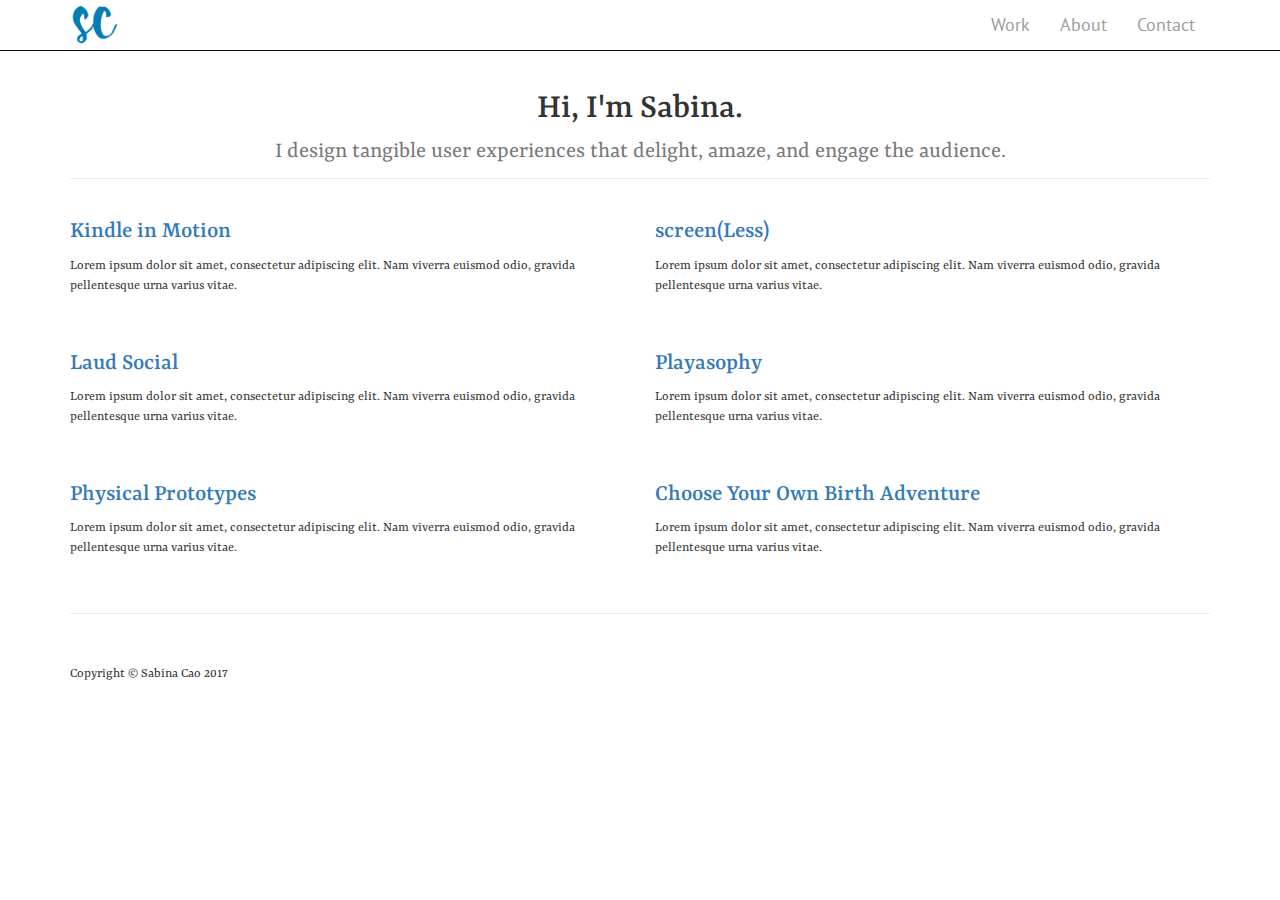
==== index.html @ 061d4a7d "Adding new portfolio template." ====
<!DOCTYPE html>
<html lang="en">

<head>

    <meta charset="utf-8">
    <meta http-equiv="X-UA-Compatible" content="IE=edge">
    <meta name="viewport" content="width=device-width, initial-scale=1">
    <meta name="description" content="">
    <meta name="author" content="">

    <title>Sabina Cao</title>

    <!-- Bootstrap Core CSS -->
    <link href="css/bootstrap.min.css" rel="stylesheet">

    <!-- Custom CSS -->
    <link href="css/site.css" rel="stylesheet">
    <!--Google font: PT Sans -->
    <link href="https://fonts.googleapis.com/css?family=PT+Sans" rel="stylesheet">
    <!--Google font: PT Sans -->
    <link href="https://fonts.googleapis.com/css?family=Yrsa" rel="stylesheet">

    <!-- HTML5 Shim and Respond.js IE8 support of HTML5 elements and media queries -->
    <!-- WARNING: Respond.js doesn't work if you view the page via file:// -->
    <!--[if lt IE 9]>
        <script src="https://oss.maxcdn.com/libs/html5shiv/3.7.0/html5shiv.js"></script>
        <script src="https://oss.maxcdn.com/libs/respond.js/1.4.2/respond.min.js"></script>
    <![endif]-->

</head>

<body>

    <!-- Navigation -->
    <nav class="navbar navbar-inverse navbar-fixed-top" role="navigation">
        <div class="container">
            <!-- Brand and toggle get grouped for better mobile display -->
            <div class="navbar-header">
                <button type="button" class="navbar-toggle" data-toggle="collapse" data-target="#bs-example-navbar-collapse-1">
                    <span class="sr-only">Toggle navigation</span>
                    <span class="icon-bar"></span>
                    <span class="icon-bar"></span>
                    <span class="icon-bar"></span>
                </button>
                <a class="navbar-brand" href="index.html"><img src="images/SC_blue.png" width="50px" ></a>
            </div>
            <!-- Collect the nav links, forms, and other content for toggling -->
            <div class="collapse navbar-collapse" id="bs-example-navbar-collapse-1">
                <ul class="nav navbar-nav">
                    <li>
                        <a href="index.html">Work</a>
                    </li>
                    <li>
                        <a href="about.html">About</a>
                    </li>
                    <li>
                        <a href="#">Contact</a>
                    </li>
                </ul>
            </div>
            <!-- /.navbar-collapse -->
        </div>
        <!-- /.container -->
    </nav>

    <!-- Page Content -->
    <div class="container">

        <!-- Page Header -->
        <div class="row">
            <div class="col-lg-12">
                <h1 class="page-header">Hi, I'm Sabina.<br>
                    <small>I design tangible user experiences that delight, amaze, and engage the audience.</small>
                </h1>
            </div>
        </div>
        <!-- /.row -->

        <!-- Projects Row -->
        <div class="row">
            <div class="col-md-6 portfolio-item">
                <a href="kindle_in_motion.html">
                    <img class="img-responsive" src="http://placehold.it/700x400" alt="">
                </a>
                <h3>
                    <a href="kindle_in_motion.html">Kindle in Motion</a>
                </h3>
                <p>Lorem ipsum dolor sit amet, consectetur adipiscing elit. Nam viverra euismod odio, gravida pellentesque urna varius vitae.</p>
            </div>
            <div class="col-md-6 portfolio-item">
                <a href="screenless.html">
                    <img class="img-responsive" src="http://placehold.it/700x400" alt="">
                </a>
                <h3>
                    <a href="screenless.html">screen(Less)</a>
                </h3>
                <p>Lorem ipsum dolor sit amet, consectetur adipiscing elit. Nam viverra euismod odio, gravida pellentesque urna varius vitae.</p>
            </div>
        </div>
        <!-- /.row -->

        <!-- Projects Row -->
        <div class="row">
            <div class="col-md-6 portfolio-item">
                <a href="laud_social.html">
                    <img class="img-responsive" src="http://placehold.it/700x400" alt="">
                </a>
                <h3>
                    <a href="laud_social.html">Laud Social</a>
                </h3>
                <p>Lorem ipsum dolor sit amet, consectetur adipiscing elit. Nam viverra euismod odio, gravida pellentesque urna varius vitae.</p>
            </div>
            <div class="col-md-6 portfolio-item">
                <a href="playasophy.html">
                    <img class="img-responsive" src="http://placehold.it/700x400" alt="">
                </a>
                <h3>
                    <a href="playasophy.html">Playasophy</a>
                </h3>
                <p>Lorem ipsum dolor sit amet, consectetur adipiscing elit. Nam viverra euismod odio, gravida pellentesque urna varius vitae.</p>
            </div>
        </div>
        <!-- /.row -->

        <!-- Projects Row -->
        <div class="row">
            <div class="col-md-6 portfolio-item">
                <a href="#">
                    <img class="img-responsive" src="http://placehold.it/700x400" alt="">
                </a>
                <h3>
                    <a href="#">Physical Prototypes</a>
                </h3>
                <p>Lorem ipsum dolor sit amet, consectetur adipiscing elit. Nam viverra euismod odio, gravida pellentesque urna varius vitae.</p>
            </div>
            <div class="col-md-6 portfolio-item">
                <a href="#">
                    <img class="img-responsive" src="http://placehold.it/700x400" alt="">
                </a>
                <h3>
                    <a href="#">Choose Your Own Birth Adventure</a>
                </h3>
                <p>Lorem ipsum dolor sit amet, consectetur adipiscing elit. Nam viverra euismod odio, gravida pellentesque urna varius vitae.</p>
            </div>
        </div>
        <!-- /.row -->

        <!-- Pagination -->
        <!-- <div class="row text-center">
            <div class="col-lg-12">
                <ul class="pagination">
                    <li>
                        <a href="#">&laquo;</a>
                    </li>
                    <li class="active">
                        <a href="#">1</a>
                    </li>
                    <li>
                        <a href="#">2</a>
                    </li>
                    <li>
                        <a href="#">3</a>
                    </li>
                    <li>
                        <a href="#">4</a>
                    </li>
                    <li>
                        <a href="#">5</a>
                    </li>
                    <li>
                        <a href="#">&raquo;</a>
                    </li>
                </ul>
            </div>
        </div> -->
        <!-- /.row -->

        <hr>

        <!-- Footer -->
        <footer>
            <div class="row">
                <div class="col-lg-12">
                    <p>Copyright &copy; Sabina Cao 2017</p>
                </div>
            </div>
            <!-- /.row -->
        </footer>

    </div>
    <!-- /.container -->

    <!-- jQuery -->
    <script src="js/jquery.js"></script>

    <!-- Bootstrap Core JavaScript -->
    <script src="js/bootstrap.min.js"></script>

</body>

</html>
---- css/site.css ----
/*!
 * Start Bootstrap - 2 Col Portfolio (http://startbootstrap.com/)
 * Copyright 2013-2016 Start Bootstrap
 * Licensed under MIT (https://github.com/BlackrockDigital/startbootstrap/blob/gh-pages/LICENSE)
 */

body {
    padding-top: 50px; /* Required padding for .navbar-fixed-top. Remove if using .navbar-static-top. Change if height of navigation changes. */
    font-family: "Yrsa", serif;
}

.portfolio-item {
    margin-bottom: 25px;
}

footer {
    margin: 50px 0;
}

.navbar-brand {
  padding: 2px 15px;
}

.page-header {
  text-align: center;
}
.navbar-inverse {
  background-color: #fff;
  border-color: #080808;
}
.navbar-nav {
  float: right;
  font-size: 18px;
  font-family: "PT Sans", sans-serif;
}

.navbar-inverse .navbar-nav .open .dropdown-menu > li > a:hover,
.navbar-inverse .navbar-nav .open .dropdown-menu > li > a:focus {
  color: #008080;
}
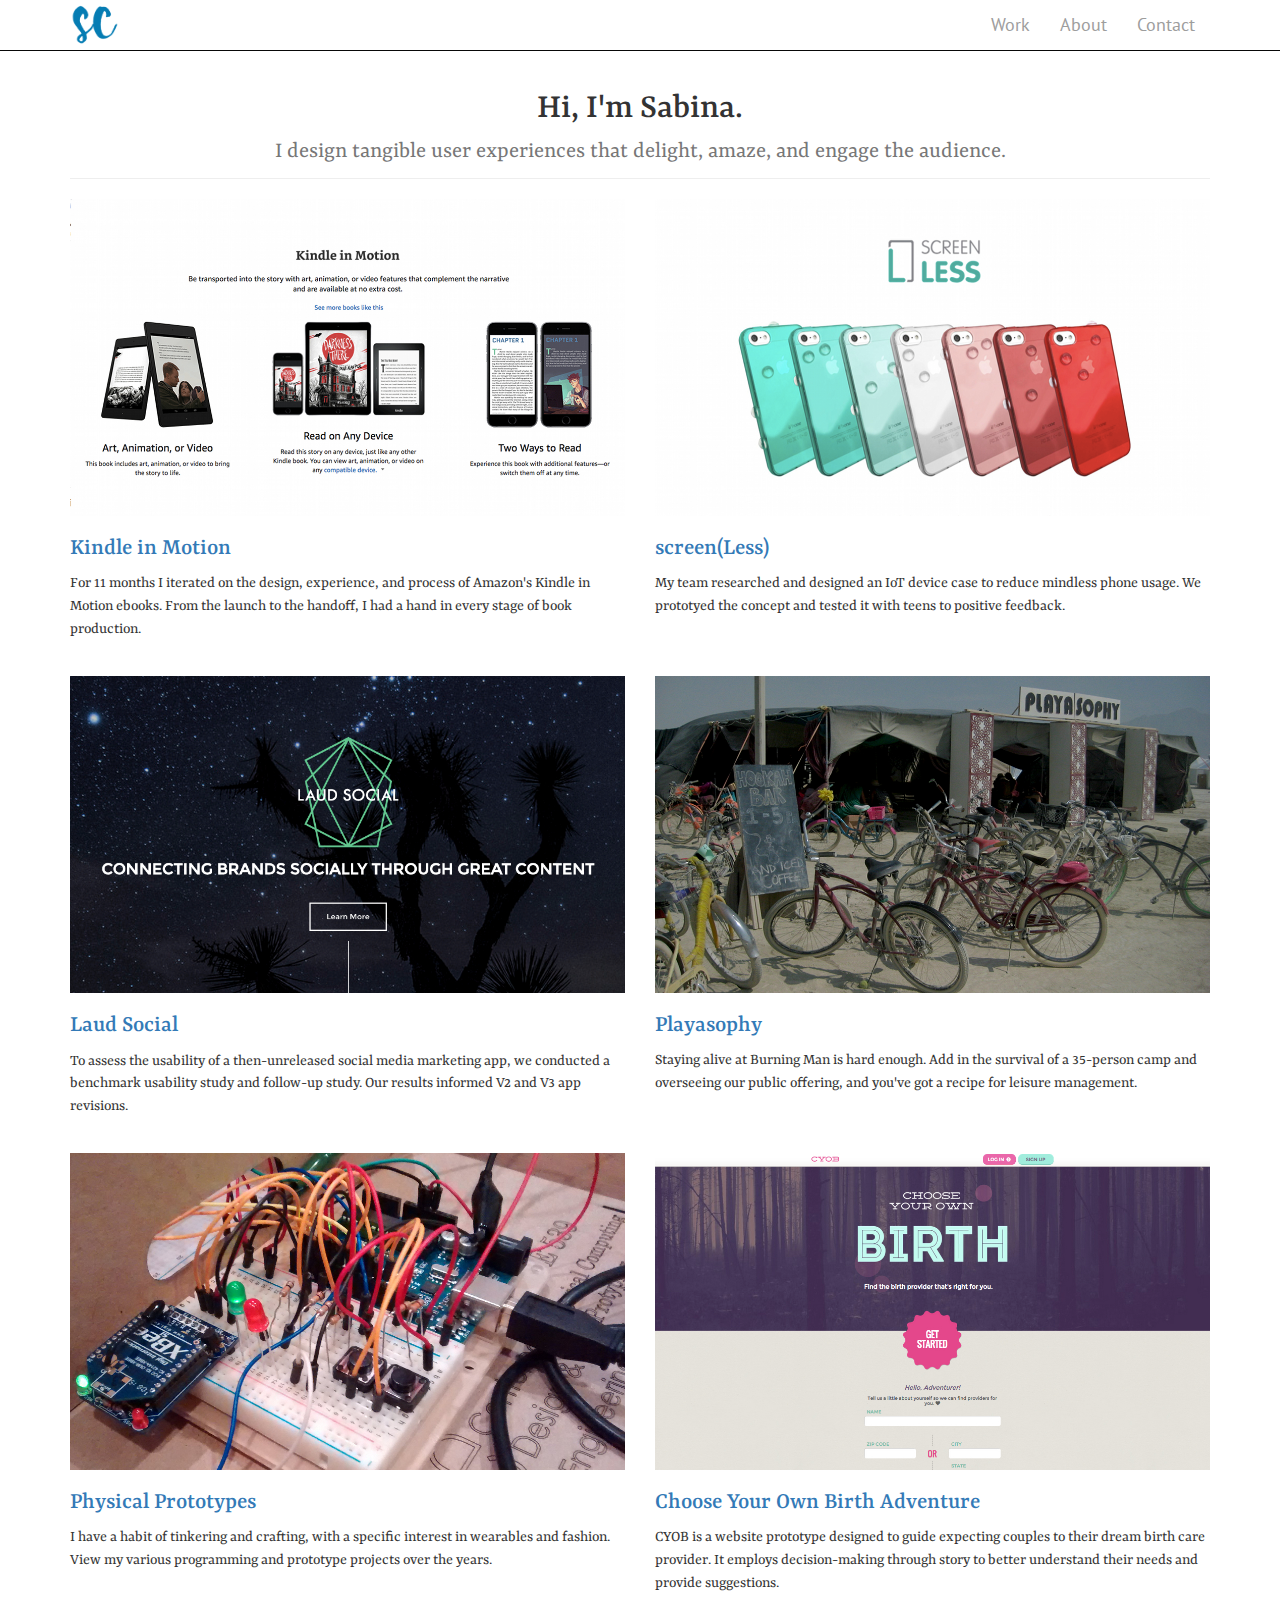
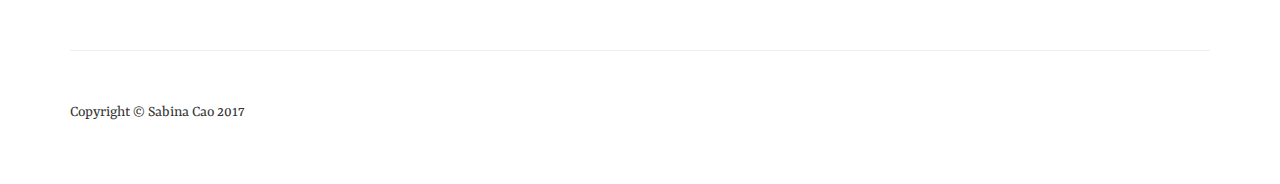
==== commit c39cbc76: "Major content and style update." ====
--- a/index.html
+++ b/index.html
@@ -81,21 +81,21 @@
         <div class="row">
             <div class="col-md-6 portfolio-item">
                 <a href="kindle_in_motion.html">
-                    <img class="img-responsive" src="http://placehold.it/700x400" alt="">
+                    <img class="img-responsive" src="images/kim_main.jpg" alt="">
                 </a>
                 <h3>
                     <a href="kindle_in_motion.html">Kindle in Motion</a>
                 </h3>
-                <p>Lorem ipsum dolor sit amet, consectetur adipiscing elit. Nam viverra euismod odio, gravida pellentesque urna varius vitae.</p>
+                <p>For 11 months I iterated on the design, experience, and process of Amazon's Kindle in Motion ebooks. From the launch to the handoff, I had a hand in every stage of book production.</p>
             </div>
             <div class="col-md-6 portfolio-item">
-                <a href="screenless.html">
-                    <img class="img-responsive" src="http://placehold.it/700x400" alt="">
+                  <a href="screenless.html">
+                    <img class="img-responsive" src="images/screenless_main.jpg" alt="">
                 </a>
                 <h3>
                     <a href="screenless.html">screen(Less)</a>
                 </h3>
-                <p>Lorem ipsum dolor sit amet, consectetur adipiscing elit. Nam viverra euismod odio, gravida pellentesque urna varius vitae.</p>
+                <p>My team researched and designed an IoT device case to reduce mindless phone usage. We prototyed the concept and tested it with teens to positive feedback.</p>
             </div>
         </div>
         <!-- /.row -->
@@ -104,21 +104,21 @@
         <div class="row">
             <div class="col-md-6 portfolio-item">
                 <a href="laud_social.html">
-                    <img class="img-responsive" src="http://placehold.it/700x400" alt="">
+                    <img class="img-responsive" src="images/laud-social_main.jpg" alt="">
                 </a>
                 <h3>
                     <a href="laud_social.html">Laud Social</a>
                 </h3>
-                <p>Lorem ipsum dolor sit amet, consectetur adipiscing elit. Nam viverra euismod odio, gravida pellentesque urna varius vitae.</p>
+                <p>To assess the usability of a then-unreleased social media marketing app, we conducted a benchmark usability study and follow-up study. Our results informed V2 and V3 app revisions.</p>
             </div>
             <div class="col-md-6 portfolio-item">
                 <a href="playasophy.html">
-                    <img class="img-responsive" src="http://placehold.it/700x400" alt="">
+                    <img class="img-responsive" src="images/playasophy_main.JPG" alt="">
                 </a>
                 <h3>
                     <a href="playasophy.html">Playasophy</a>
                 </h3>
-                <p>Lorem ipsum dolor sit amet, consectetur adipiscing elit. Nam viverra euismod odio, gravida pellentesque urna varius vitae.</p>
+                <p>Staying alive at Burning Man is hard enough. Add in the survival of a 35-person camp and overseeing our public offering, and you've got a recipe for leisure management.</p>
             </div>
         </div>
         <!-- /.row -->
@@ -127,53 +127,23 @@
         <div class="row">
             <div class="col-md-6 portfolio-item">
                 <a href="#">
-                    <img class="img-responsive" src="http://placehold.it/700x400" alt="">
+                    <img class="img-responsive" src="images/phys-prototyping_main.jpg" alt="">
                 </a>
                 <h3>
-                    <a href="#">Physical Prototypes</a>
+                    <a href="physical_prototypes.html">Physical Prototypes</a>
                 </h3>
-                <p>Lorem ipsum dolor sit amet, consectetur adipiscing elit. Nam viverra euismod odio, gravida pellentesque urna varius vitae.</p>
+                <p>I have a habit of tinkering and crafting, with a specific interest in wearables and fashion. View my various programming and prototype projects over the years.</p>
             </div>
             <div class="col-md-6 portfolio-item">
                 <a href="#">
-                    <img class="img-responsive" src="http://placehold.it/700x400" alt="">
+                    <img class="img-responsive" src="images/cyob_main.jpg" alt="">
                 </a>
                 <h3>
-                    <a href="#">Choose Your Own Birth Adventure</a>
+                    <a href="cyob.html">Choose Your Own Birth Adventure</a>
                 </h3>
-                <p>Lorem ipsum dolor sit amet, consectetur adipiscing elit. Nam viverra euismod odio, gravida pellentesque urna varius vitae.</p>
+                <p>CYOB is a website prototype designed to guide expecting couples to their dream birth care provider. It employs decision-making through story to better understand their needs and provide suggestions.</p>
             </div>
         </div>
-        <!-- /.row -->
-
-        <!-- Pagination -->
-        <!-- <div class="row text-center">
-            <div class="col-lg-12">
-                <ul class="pagination">
-                    <li>
-                        <a href="#">&laquo;</a>
-                    </li>
-                    <li class="active">
-                        <a href="#">1</a>
-                    </li>
-                    <li>
-                        <a href="#">2</a>
-                    </li>
-                    <li>
-                        <a href="#">3</a>
-                    </li>
-                    <li>
-                        <a href="#">4</a>
-                    </li>
-                    <li>
-                        <a href="#">5</a>
-                    </li>
-                    <li>
-                        <a href="#">&raquo;</a>
-                    </li>
-                </ul>
-            </div>
-        </div> -->
         <!-- /.row -->
 
         <hr>
--- a/css/site.css
+++ b/css/site.css
@@ -7,6 +7,7 @@
 body {
     padding-top: 50px; /* Required padding for .navbar-fixed-top. Remove if using .navbar-static-top. Change if height of navigation changes. */
     font-family: "Yrsa", serif;
+    font-size: 16px;
 }
 
 .portfolio-item {
@@ -34,7 +35,45 @@
   font-family: "PT Sans", sans-serif;
 }
 
-.navbar-inverse .navbar-nav .open .dropdown-menu > li > a:hover,
-.navbar-inverse .navbar-nav .open .dropdown-menu > li > a:focus {
+.navbar-inverse .navbar-nav > li > a:hover,
+.navbar-inverse .navbar-nav > li > a:focus{
   color: #008080;
 }
+
+.pagination {
+  font-size: 14px;
+}
+
+.navbar-inverse .navbar-toggle .icon-bar {
+  background-color: #008080;
+}
+
+.navbar-inverse .navbar-toggle {
+    border-color: #fff;
+}
+
+.navbar-inverse .navbar-toggle {
+    border-color: #fff;
+}
+
+.navbar-inverse .navbar-toggle:focus, .navbar-inverse .navbar-toggle:hover {
+    background-color: #fff;
+}
+
+.nav>li>a {
+    text-align: right;
+}
+
+h1 {
+  text-align: center;
+}
+
+h3.date {
+  text-align: center;
+}
+
+.about-text-wrap {
+  margin-left: 30px;
+  margin-bottom: 30px;
+  float: right;
+}
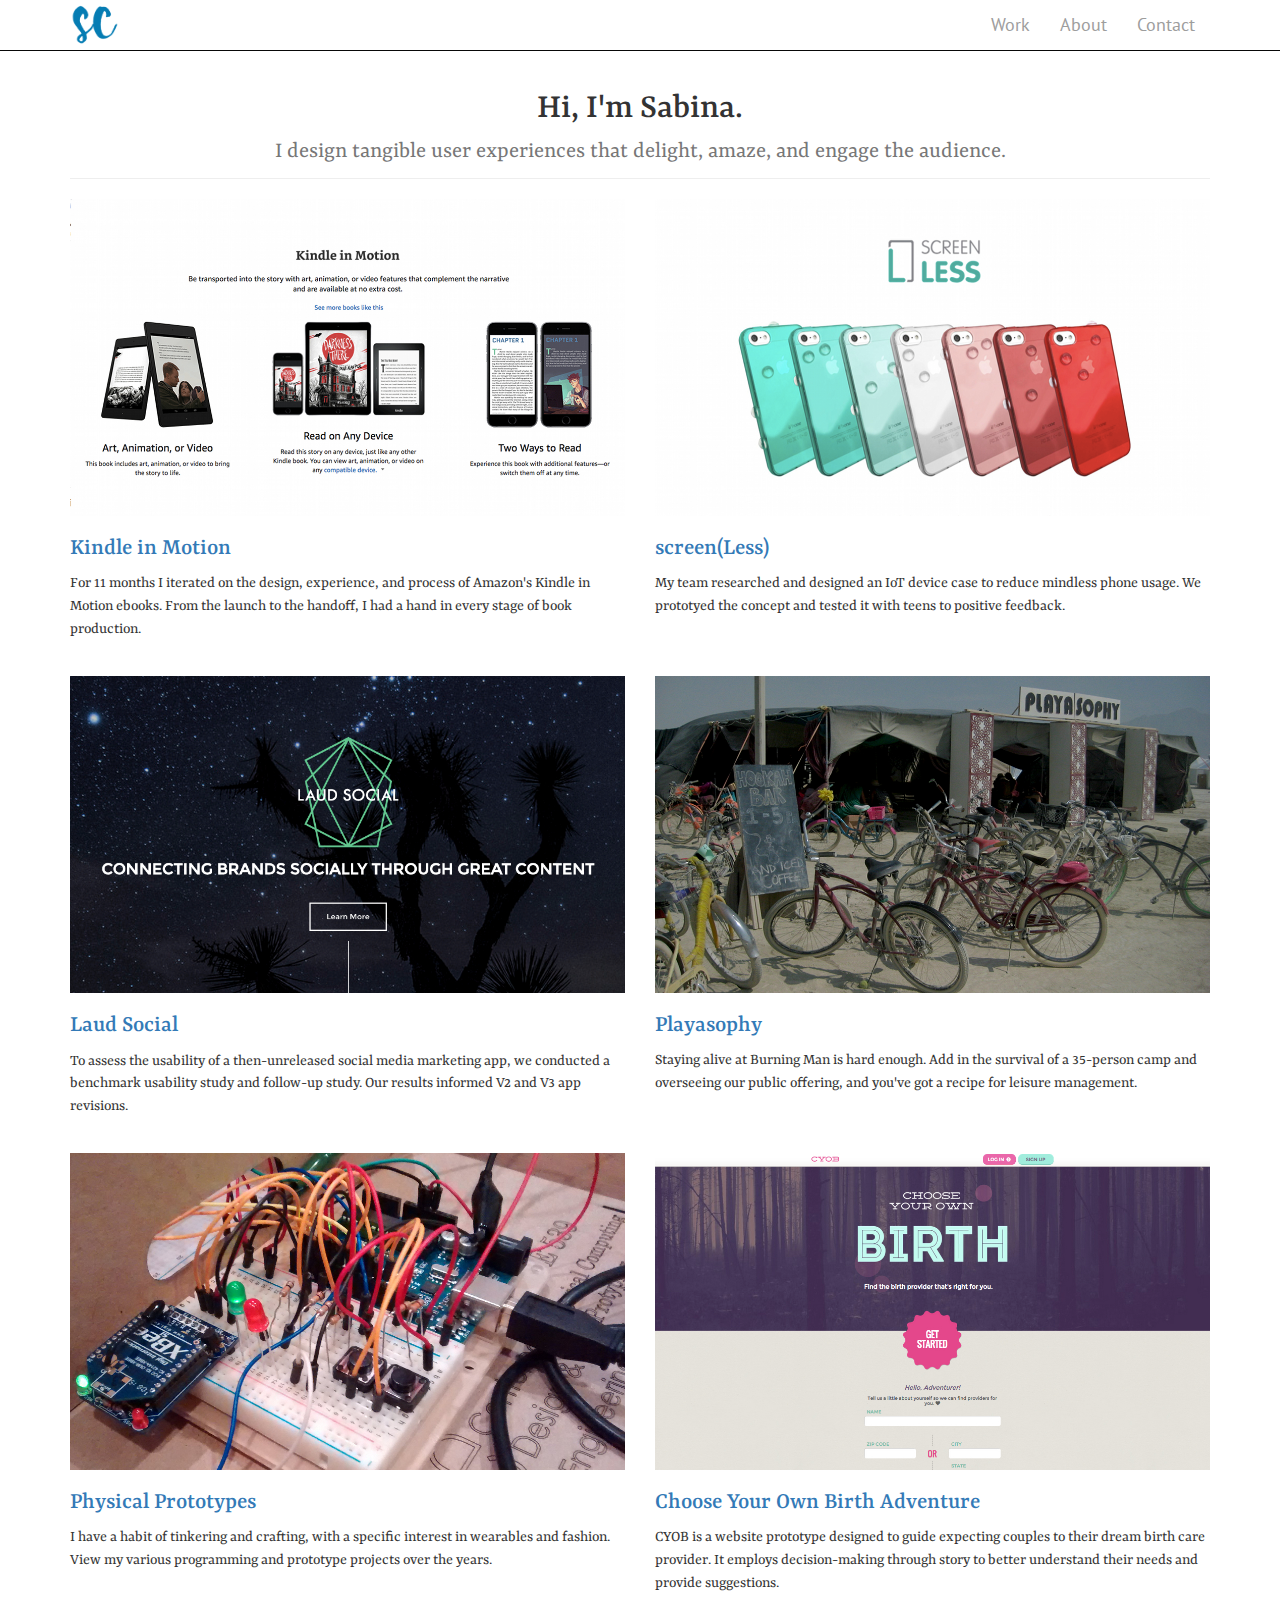
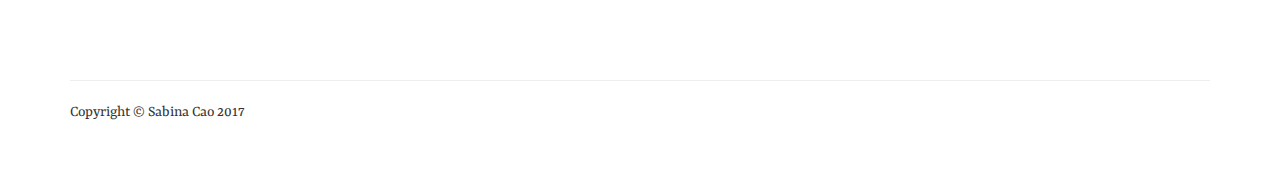
==== commit 13c31e9b: "About me and footer update." ====
--- a/index.html
+++ b/index.html
@@ -146,10 +146,9 @@
         </div>
         <!-- /.row -->
 
-        <hr>
-
         <!-- Footer -->
         <footer>
+          <hr>
             <div class="row">
                 <div class="col-lg-12">
                     <p>Copyright &copy; Sabina Cao 2017</p>
--- a/css/site.css
+++ b/css/site.css
@@ -77,3 +77,17 @@
   margin-bottom: 30px;
   float: right;
 }
+
+.img-about {
+  display: block;
+  max-width: 300px;
+  min-width: 125px;
+  width: 50%;
+  float: right;
+  margin-left:30px;
+  margin-bottom: 30px;
+}
+
+footer {
+  clear:both;
+}
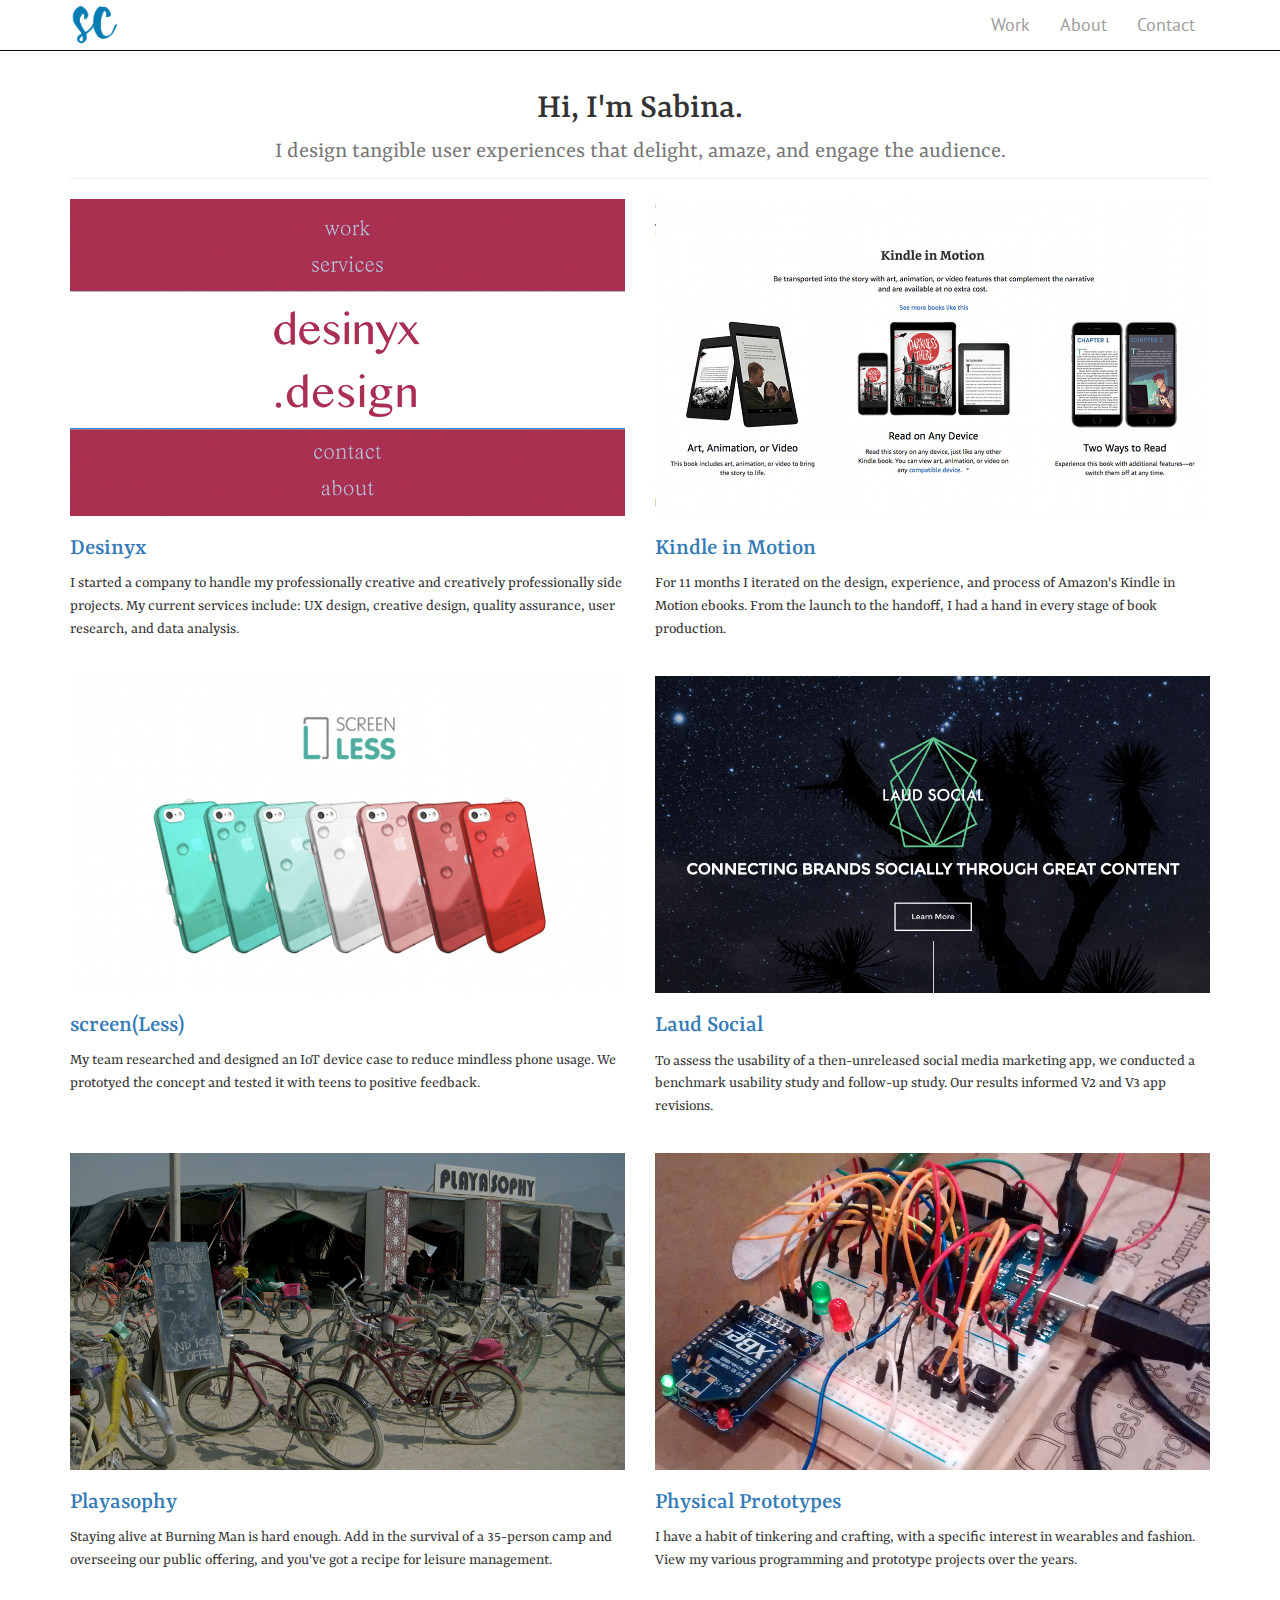
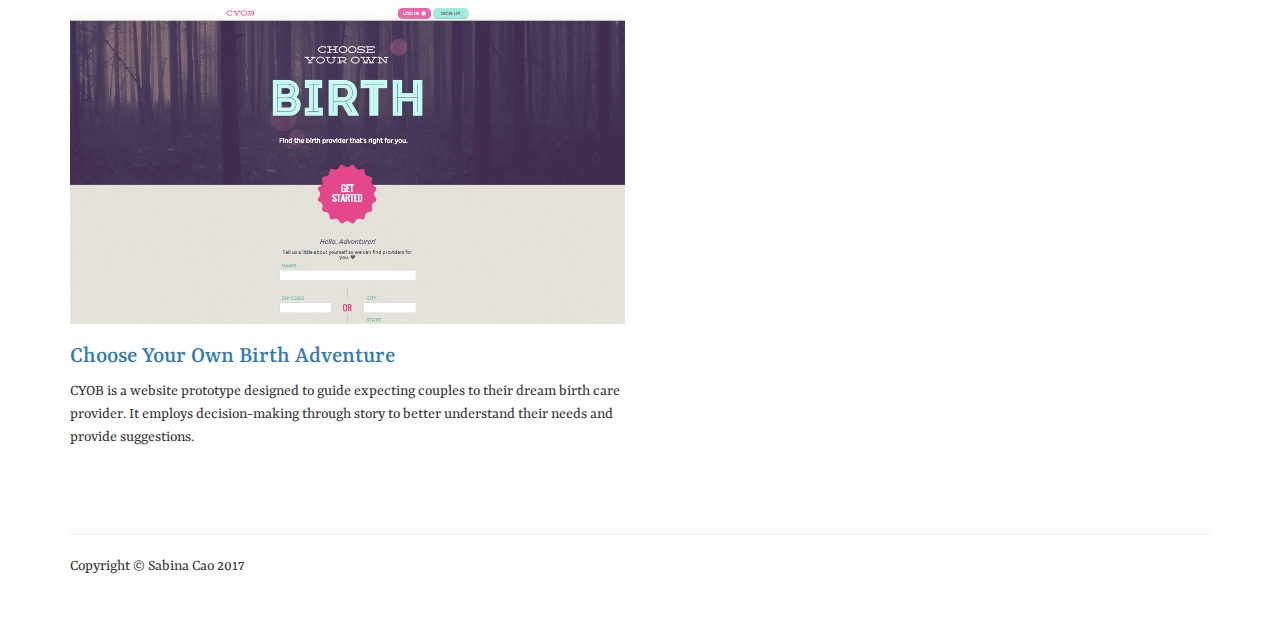
==== commit a6b9c35a: "Updating portfolio for Desinyx, and about page" ====
--- a/index.html
+++ b/index.html
@@ -20,14 +20,6 @@
     <link href="https://fonts.googleapis.com/css?family=PT+Sans" rel="stylesheet">
     <!--Google font: PT Sans -->
     <link href="https://fonts.googleapis.com/css?family=Yrsa" rel="stylesheet">
-
-    <!-- HTML5 Shim and Respond.js IE8 support of HTML5 elements and media queries -->
-    <!-- WARNING: Respond.js doesn't work if you view the page via file:// -->
-    <!--[if lt IE 9]>
-        <script src="https://oss.maxcdn.com/libs/html5shiv/3.7.0/html5shiv.js"></script>
-        <script src="https://oss.maxcdn.com/libs/respond.js/1.4.2/respond.min.js"></script>
-    <![endif]-->
-
 </head>
 
 <body>
@@ -55,7 +47,7 @@
                         <a href="about.html">About</a>
                     </li>
                     <li>
-                        <a href="#">Contact</a>
+                        <a href="contact.html">Contact</a>
                     </li>
                 </ul>
             </div>
@@ -79,7 +71,16 @@
 
         <!-- Projects Row -->
         <div class="row">
-            <div class="col-md-6 portfolio-item">
+          <div class="col-md-6 portfolio-item">
+              <a href="kindle_in_motion.html">
+                  <img class="img-responsive" src="images/desinyx_main.jpg" alt="">
+              </a>
+              <h3>
+                  <a href="desinyx.html">Desinyx</a>
+              </h3>
+              <p>I started a company to handle my professionally creative and creatively professionally side projects. My current services include: UX design, creative design, quality assurance, user research, and data analysis.</p>
+          </div>
+          <div class="col-md-6 portfolio-item">
                 <a href="kindle_in_motion.html">
                     <img class="img-responsive" src="images/kim_main.jpg" alt="">
                 </a>
@@ -88,21 +89,21 @@
                 </h3>
                 <p>For 11 months I iterated on the design, experience, and process of Amazon's Kindle in Motion ebooks. From the launch to the handoff, I had a hand in every stage of book production.</p>
             </div>
-            <div class="col-md-6 portfolio-item">
-                  <a href="screenless.html">
-                    <img class="img-responsive" src="images/screenless_main.jpg" alt="">
-                </a>
-                <h3>
-                    <a href="screenless.html">screen(Less)</a>
-                </h3>
-                <p>My team researched and designed an IoT device case to reduce mindless phone usage. We prototyed the concept and tested it with teens to positive feedback.</p>
-            </div>
         </div>
         <!-- /.row -->
 
         <!-- Projects Row -->
         <div class="row">
-            <div class="col-md-6 portfolio-item">
+          <div class="col-md-6 portfolio-item">
+                <a href="screenless.html">
+                  <img class="img-responsive" src="images/screenless_main.jpg" alt="">
+              </a>
+              <h3>
+                  <a href="screenless.html">screen(Less)</a>
+              </h3>
+              <p>My team researched and designed an IoT device case to reduce mindless phone usage. We prototyed the concept and tested it with teens to positive feedback.</p>
+          </div>
+          <div class="col-md-6 portfolio-item">
                 <a href="laud_social.html">
                     <img class="img-responsive" src="images/laud-social_main.jpg" alt="">
                 </a>
@@ -111,22 +112,22 @@
                 </h3>
                 <p>To assess the usability of a then-unreleased social media marketing app, we conducted a benchmark usability study and follow-up study. Our results informed V2 and V3 app revisions.</p>
             </div>
-            <div class="col-md-6 portfolio-item">
-                <a href="playasophy.html">
-                    <img class="img-responsive" src="images/playasophy_main.JPG" alt="">
-                </a>
-                <h3>
-                    <a href="playasophy.html">Playasophy</a>
-                </h3>
-                <p>Staying alive at Burning Man is hard enough. Add in the survival of a 35-person camp and overseeing our public offering, and you've got a recipe for leisure management.</p>
-            </div>
         </div>
         <!-- /.row -->
 
         <!-- Projects Row -->
         <div class="row">
-            <div class="col-md-6 portfolio-item">
-                <a href="#">
+          <div class="col-md-6 portfolio-item">
+              <a href="playasophy.html">
+                  <img class="img-responsive" src="images/playasophy_main.JPG" alt="">
+              </a>
+              <h3>
+                  <a href="playasophy.html">Playasophy</a>
+              </h3>
+              <p>Staying alive at Burning Man is hard enough. Add in the survival of a 35-person camp and overseeing our public offering, and you've got a recipe for leisure management.</p>
+          </div>
+          <div class="col-md-6 portfolio-item">
+                <a href="physical_prototypes.html">
                     <img class="img-responsive" src="images/phys-prototyping_main.jpg" alt="">
                 </a>
                 <h3>
@@ -134,18 +135,22 @@
                 </h3>
                 <p>I have a habit of tinkering and crafting, with a specific interest in wearables and fashion. View my various programming and prototype projects over the years.</p>
             </div>
-            <div class="col-md-6 portfolio-item">
-                <a href="#">
-                    <img class="img-responsive" src="images/cyob_main.jpg" alt="">
-                </a>
-                <h3>
-                    <a href="cyob.html">Choose Your Own Birth Adventure</a>
-                </h3>
-                <p>CYOB is a website prototype designed to guide expecting couples to their dream birth care provider. It employs decision-making through story to better understand their needs and provide suggestions.</p>
-            </div>
         </div>
         <!-- /.row -->
 
+        <!-- Projects Row -->
+        <div class="row">
+          <div class="col-md-6 portfolio-item">
+              <a href="cyob.html">
+                  <img class="img-responsive" src="images/cyob_main.jpg" alt="">
+              </a>
+              <h3>
+                  <a href="cyob.html">Choose Your Own Birth Adventure</a>
+              </h3>
+              <p>CYOB is a website prototype designed to guide expecting couples to their dream birth care provider. It employs decision-making through story to better understand their needs and provide suggestions.</p>
+          </div>
+        </div>
+        <!-- /.row -->
         <!-- Footer -->
         <footer>
           <hr>
@@ -167,5 +172,4 @@
     <script src="js/bootstrap.min.js"></script>
 
 </body>
-
 </html>
--- a/css/site.css
+++ b/css/site.css
@@ -91,3 +91,75 @@
 footer {
   clear:both;
 }
+
+.img-portfolio {
+  display: block;
+  width: 100%;
+  max-width: 1000px;
+  margin-left: auto;
+  margin-right: auto;
+  margin-bottom: 25px;
+}
+
+.vimg-portfolio {
+  display: block;
+  width: 100%;
+  max-width: 500px;
+  margin-left: auto;
+  margin-right: auto;
+  margin-bottom: 25px;
+}
+
+.simg-portfolio {
+  display: block;
+  width: 100%;
+  max-width: 300px;
+  margin-left: auto;
+  margin-right: auto;
+  margin-bottom: 25px;
+}
+
+.vid-portfolio {
+  display: inline-block;
+  width: 100%;
+  max-width: 300px;
+  margin-left: auto;
+  margin-right: auto;
+  margin-bottom: 25px;
+}
+
+.vid-blocks {
+  text-align: center;
+}
+
+.embed-responsive embed-responsive-16by9 {
+  text-align: center;
+}
+
+
+/*#outer {
+max-width: 906px;
+max-height: 569px;
+width: 75%;
+height: 75%%;
+}
+
+#inner {
+    height: 0px;
+    padding-bottom: 56.25%;
+}
+
+#inner iframe{
+    width: 100%;
+    height: 100%;
+    width="960" height="569"
+}*/
+
+#bold {
+  font-weight: bold;
+  color: #008080;
+}
+
+#italic {
+  font-style: italic;
+}
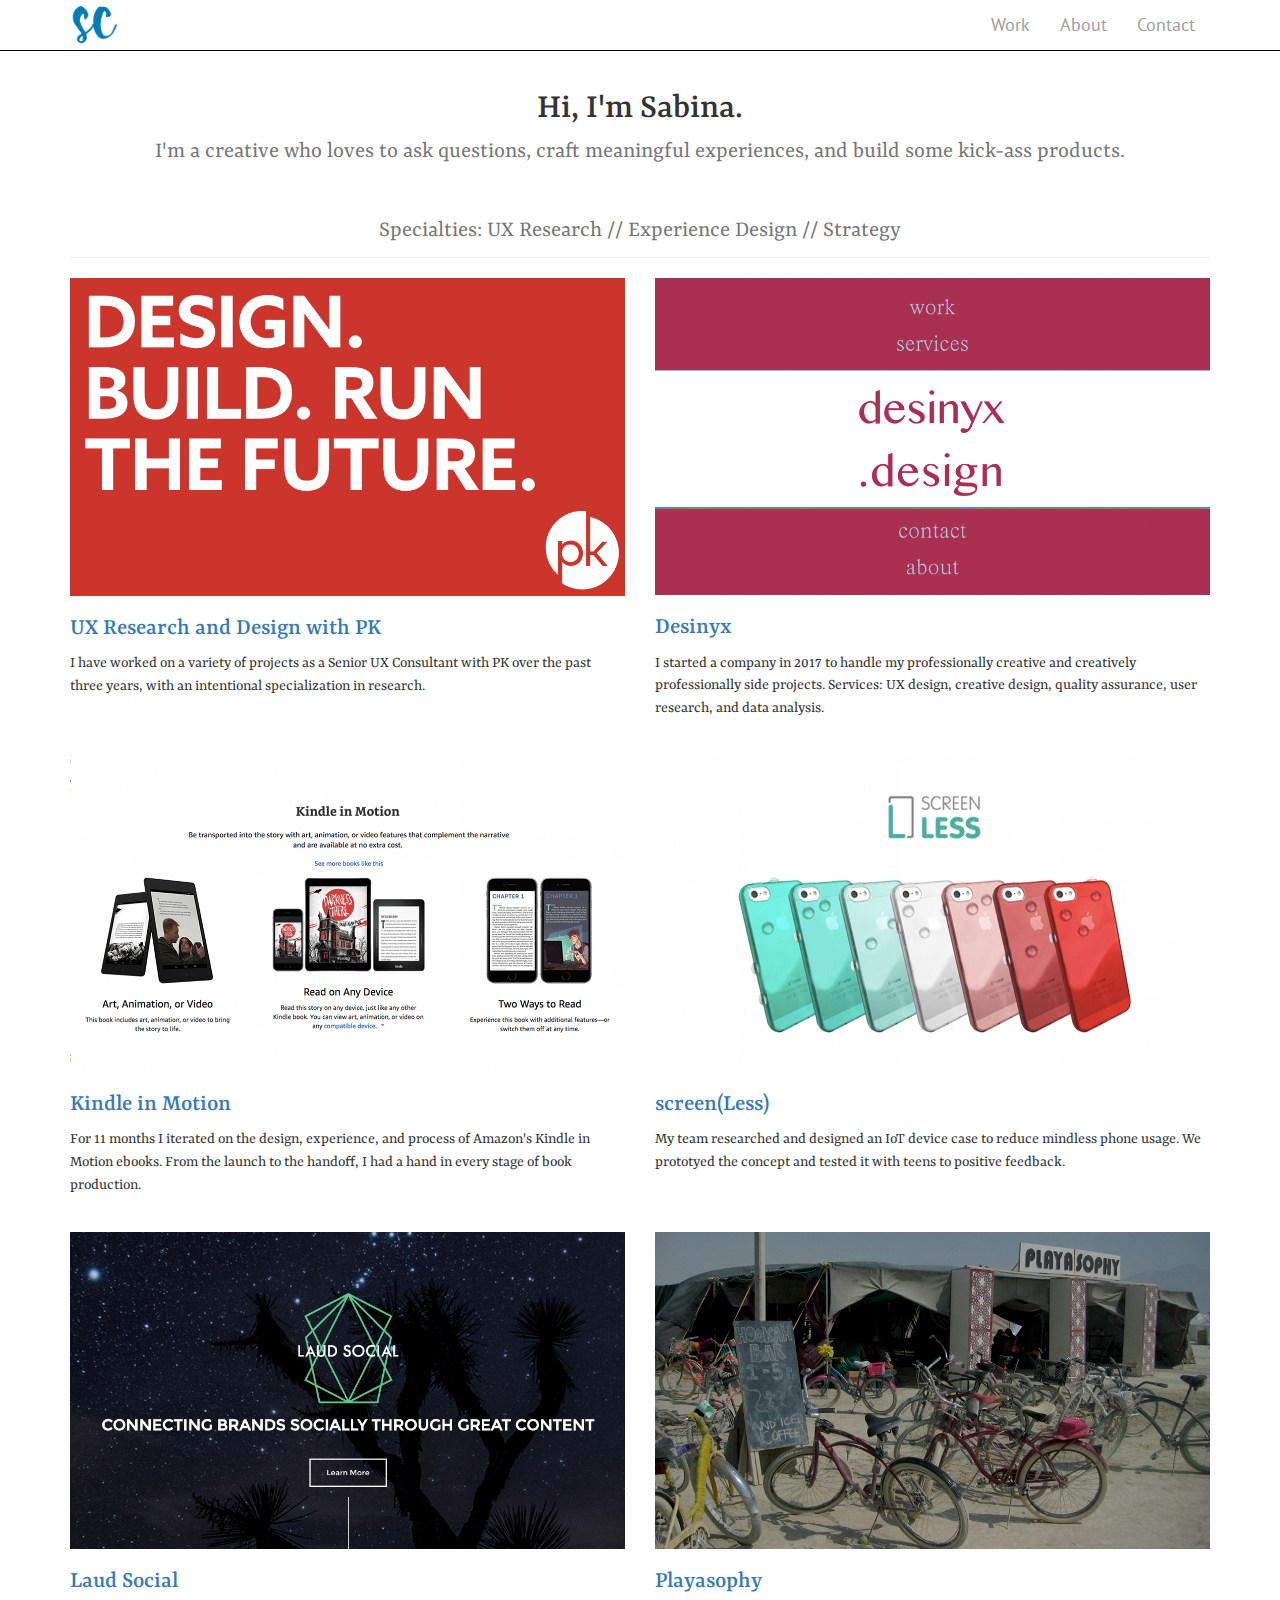
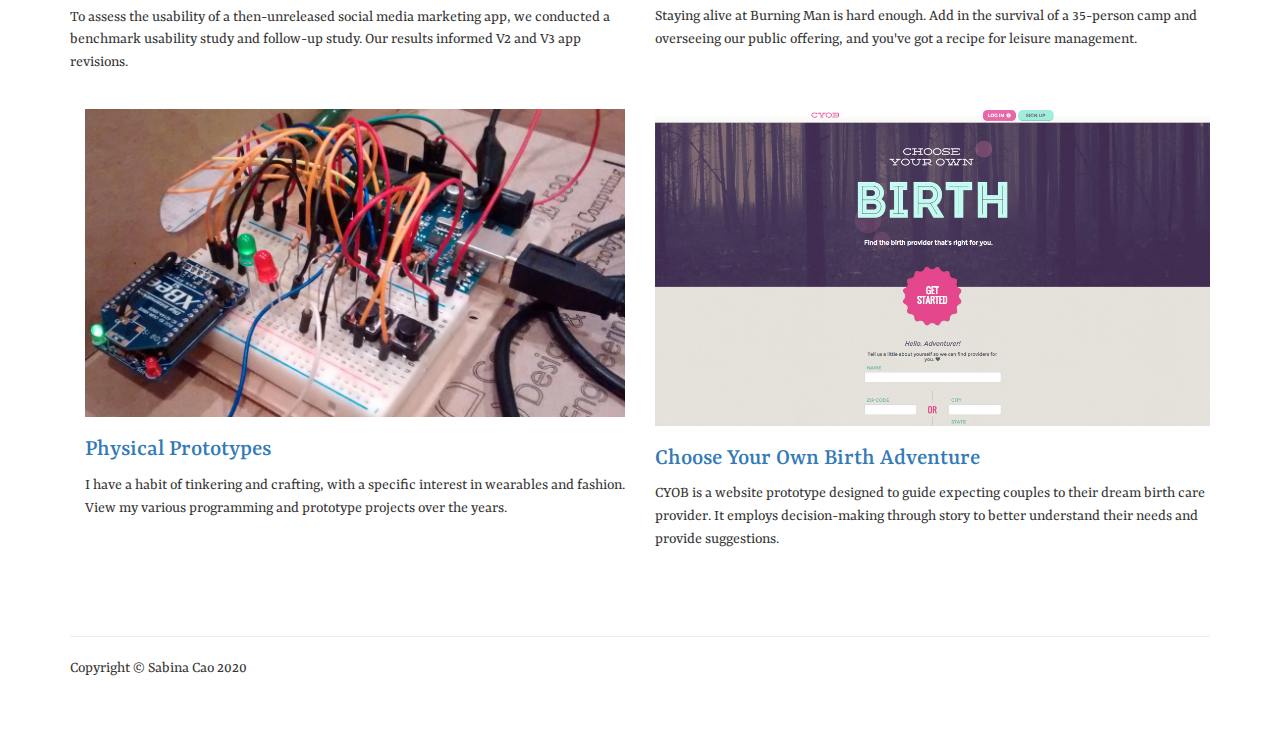
==== commit 6cb2fb7b: "2020 update" ====
--- a/index.html
+++ b/index.html
@@ -63,7 +63,9 @@
         <div class="row">
             <div class="col-lg-12">
                 <h1 class="page-header">Hi, I'm Sabina.<br>
-                    <small>I design tangible user experiences that delight, amaze, and engage the audience.</small>
+                    <small>I'm a creative who loves to ask questions, craft meaningful experiences, and build some kick-ass products.</small><br>
+                    <br>
+                    <small>Specialties: UX Research // Experience Design // Strategy</small><br>
                 </h1>
             </div>
         </div>
@@ -72,14 +74,28 @@
         <!-- Projects Row -->
         <div class="row">
           <div class="col-md-6 portfolio-item">
-              <a href="kindle_in_motion.html">
+              <a href="pk.html">
+                  <img class="img-responsive" src="images/pk_main.jpg" alt="">
+              </a>
+              <h3>
+                  <a href="pk.html">UX Research and Design with PK</a>
+              </h3>
+              <p>I have worked on a variety of projects as a Senior UX Consultant with PK over the past three years, with an intentional specialization in research.</p>
+          </div>
+          <div class="col-md-6 portfolio-item">
+              <a href="desinyx.html">
                   <img class="img-responsive" src="images/desinyx_main.jpg" alt="">
               </a>
               <h3>
                   <a href="desinyx.html">Desinyx</a>
               </h3>
-              <p>I started a company to handle my professionally creative and creatively professionally side projects. My current services include: UX design, creative design, quality assurance, user research, and data analysis.</p>
+              <p>I started a company in 2017 to handle my professionally creative and creatively professionally side projects. Services: UX design, creative design, quality assurance, user research, and data analysis.</p>
           </div>
+        </div>
+        <!-- /.row -->
+
+        <!-- Projects Row -->
+        <div class="row">
           <div class="col-md-6 portfolio-item">
                 <a href="kindle_in_motion.html">
                     <img class="img-responsive" src="images/kim_main.jpg" alt="">
@@ -89,11 +105,6 @@
                 </h3>
                 <p>For 11 months I iterated on the design, experience, and process of Amazon's Kindle in Motion ebooks. From the launch to the handoff, I had a hand in every stage of book production.</p>
             </div>
-        </div>
-        <!-- /.row -->
-
-        <!-- Projects Row -->
-        <div class="row">
           <div class="col-md-6 portfolio-item">
                 <a href="screenless.html">
                   <img class="img-responsive" src="images/screenless_main.jpg" alt="">
@@ -103,6 +114,11 @@
               </h3>
               <p>My team researched and designed an IoT device case to reduce mindless phone usage. We prototyed the concept and tested it with teens to positive feedback.</p>
           </div>
+        </div>
+        <!-- /.row -->
+
+        <!-- Projects Row -->
+        <div class="row">
           <div class="col-md-6 portfolio-item">
                 <a href="laud_social.html">
                     <img class="img-responsive" src="images/laud-social_main.jpg" alt="">
@@ -111,12 +127,7 @@
                     <a href="laud_social.html">Laud Social</a>
                 </h3>
                 <p>To assess the usability of a then-unreleased social media marketing app, we conducted a benchmark usability study and follow-up study. Our results informed V2 and V3 app revisions.</p>
-            </div>
-        </div>
-        <!-- /.row -->
-
-        <!-- Projects Row -->
-        <div class="row">
+          </div>
           <div class="col-md-6 portfolio-item">
               <a href="playasophy.html">
                   <img class="img-responsive" src="images/playasophy_main.JPG" alt="">
@@ -126,19 +137,19 @@
               </h3>
               <p>Staying alive at Burning Man is hard enough. Add in the survival of a 35-person camp and overseeing our public offering, and you've got a recipe for leisure management.</p>
           </div>
-          <div class="col-md-6 portfolio-item">
-                <a href="physical_prototypes.html">
-                    <img class="img-responsive" src="images/phys-prototyping_main.jpg" alt="">
-                </a>
-                <h3>
-                    <a href="physical_prototypes.html">Physical Prototypes</a>
-                </h3>
-                <p>I have a habit of tinkering and crafting, with a specific interest in wearables and fashion. View my various programming and prototype projects over the years.</p>
-            </div>
         </div>
         <!-- /.row -->
 
         <!-- Projects Row -->
+        <div class="col-md-6 portfolio-item">
+              <a href="physical_prototypes.html">
+                  <img class="img-responsive" src="images/phys-prototyping_main.jpg" alt="">
+              </a>
+              <h3>
+                  <a href="physical_prototypes.html">Physical Prototypes</a>
+              </h3>
+              <p>I have a habit of tinkering and crafting, with a specific interest in wearables and fashion. View my various programming and prototype projects over the years.</p>
+          </div>
         <div class="row">
           <div class="col-md-6 portfolio-item">
               <a href="cyob.html">
@@ -156,7 +167,7 @@
           <hr>
             <div class="row">
                 <div class="col-lg-12">
-                    <p>Copyright &copy; Sabina Cao 2017</p>
+                    <p>Copyright &copy; Sabina Cao 2020</p>
                 </div>
             </div>
             <!-- /.row -->
